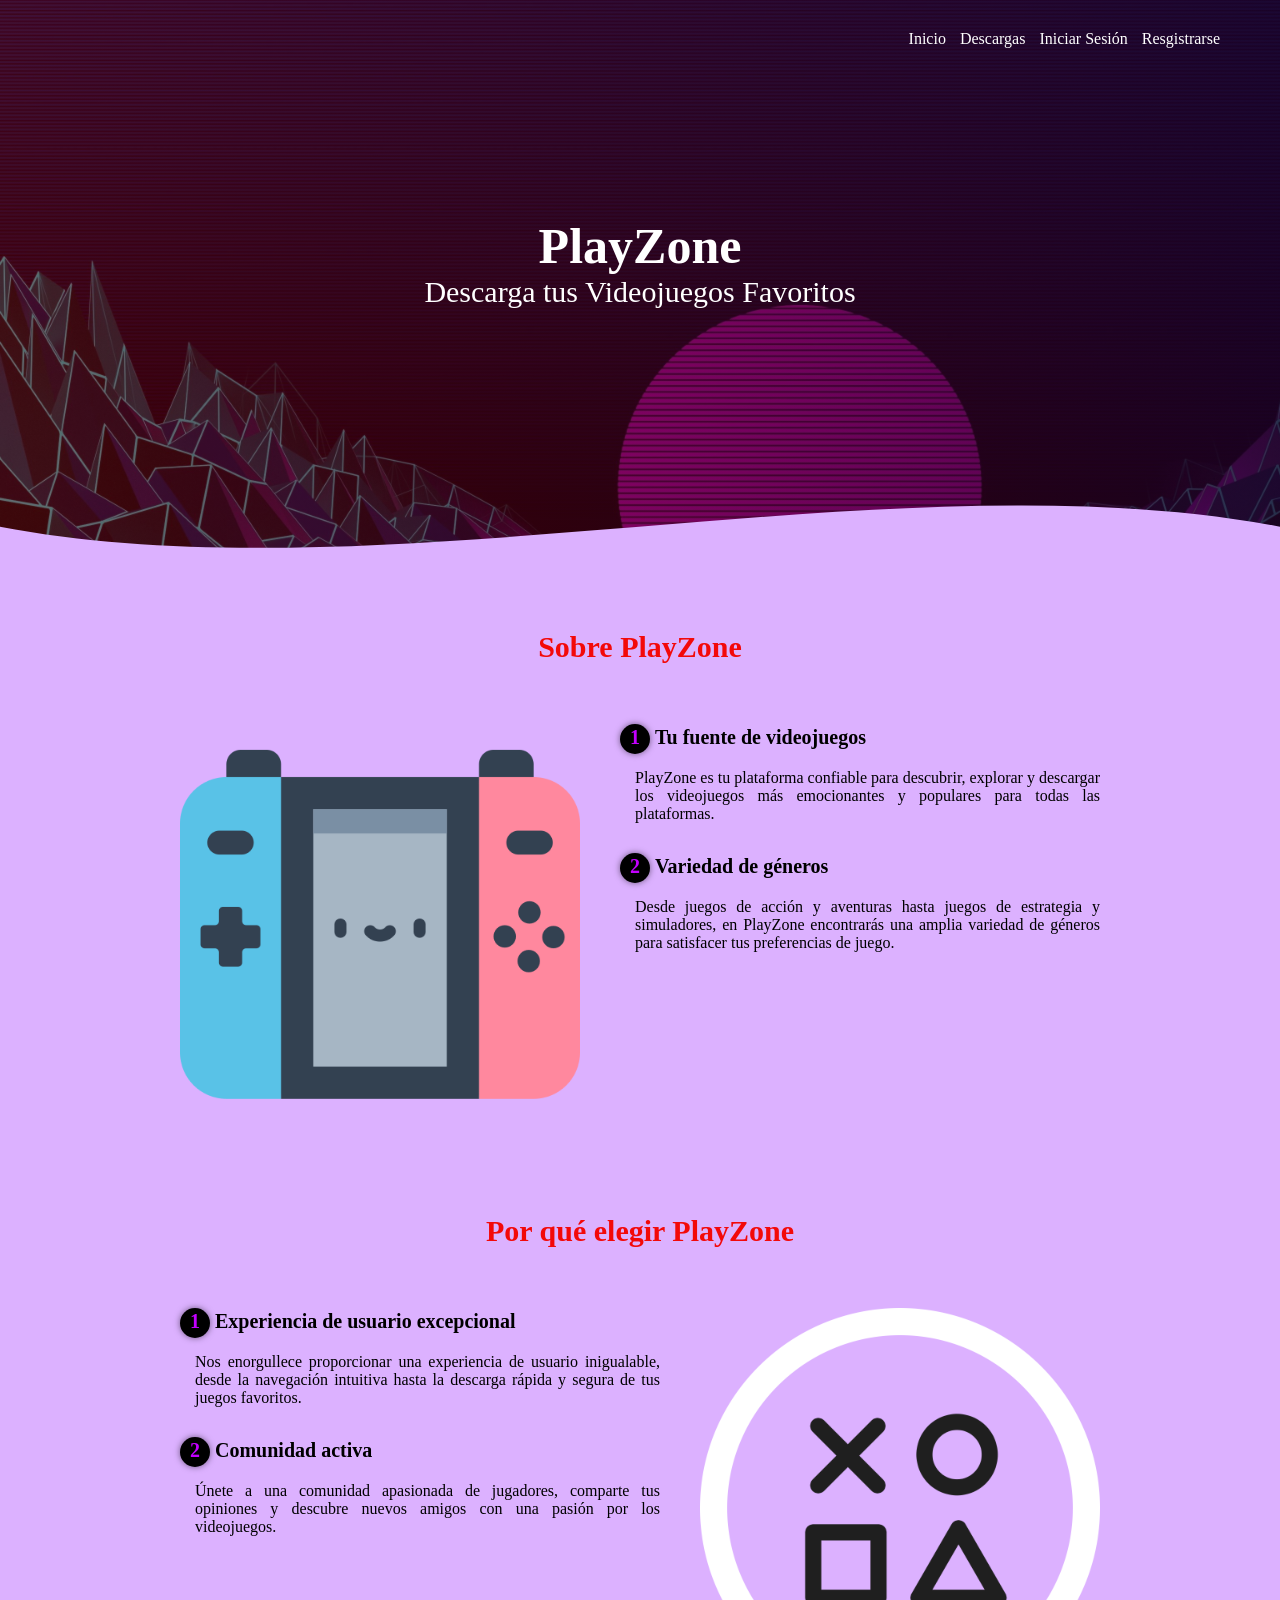
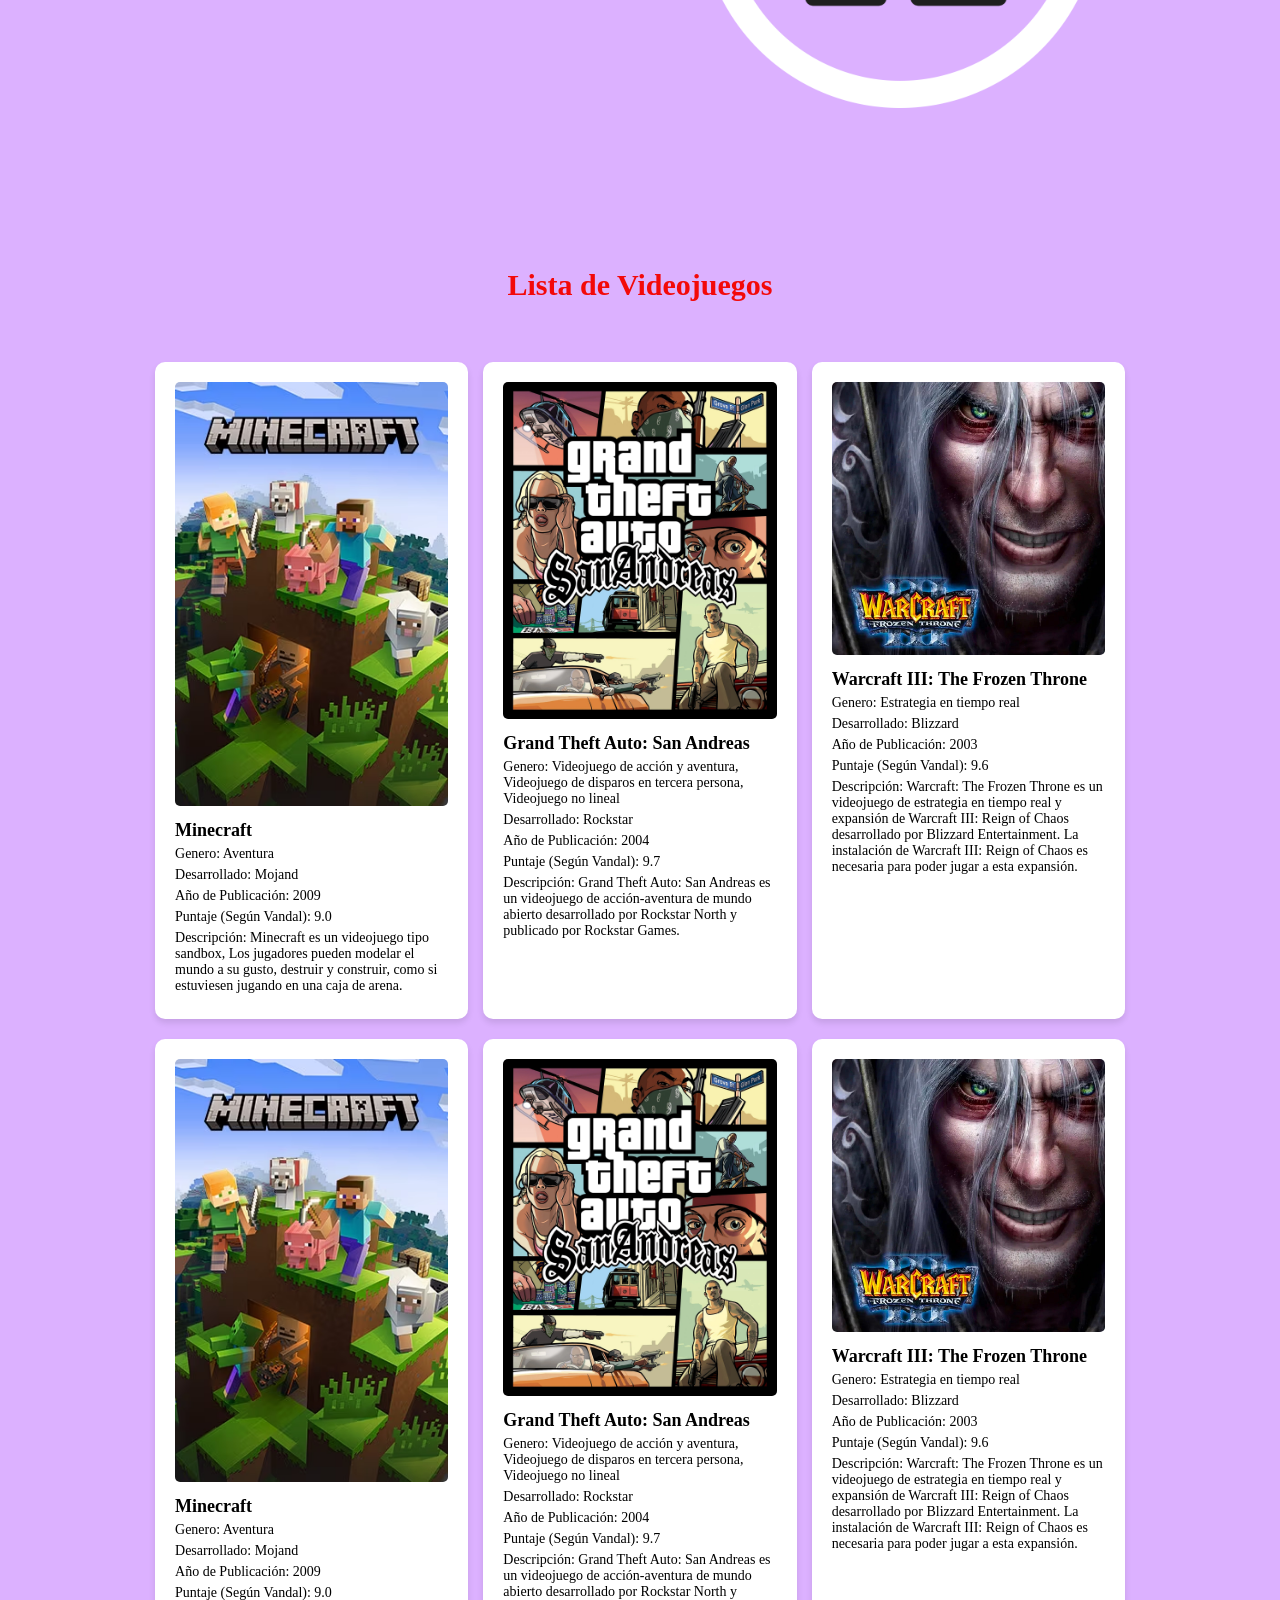
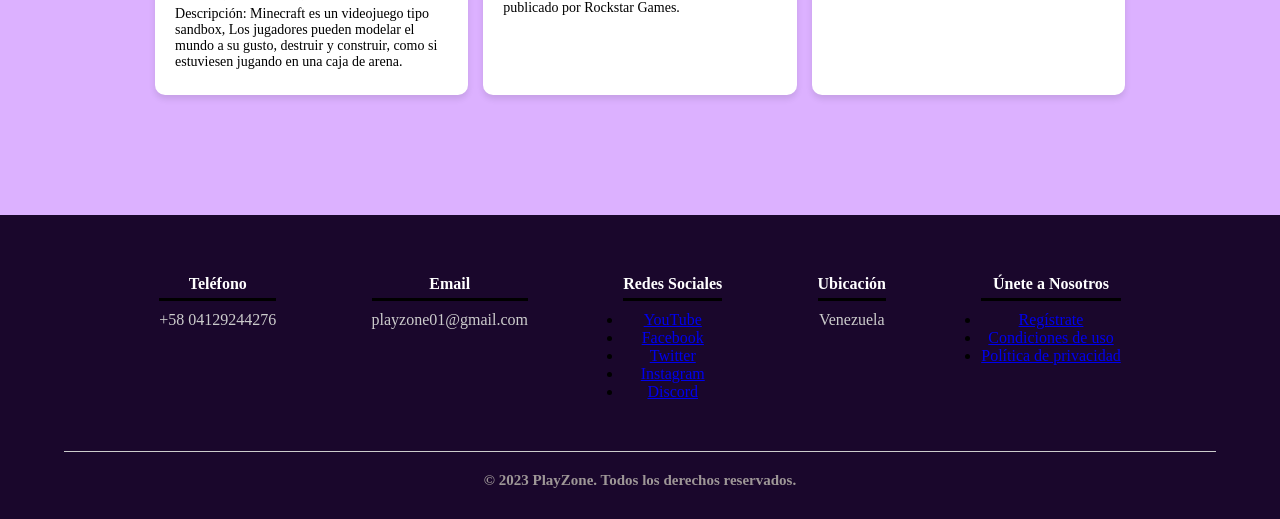
==== index.html @ 60ce8b0e "Se agrega el proyecto" ====
<!DOCTYPE html>
<html lang="es">
<head>
    <meta charset="UTF-8">
    <meta name="viewport" content="width=device-width, initial-scale=1.0">
    <meta http-equiv="X-UA-Compatible" content="ie=edge">
    <title>PlayZone - Descarga tus Videojuegos Favoritos</title>
    <link rel="shortcut icon" href="img/alexcgdesign.png" type="image/x-icon">
    <link rel="stylesheet" href="css/estilos.css">
    <link href="https://fonts.googleapis.com/css?family=Open+Sans:300,400,700,800&display=swap" rel="stylesheet">
</head>
<body>
    <header>
        <nav>
            <a href="#">Inicio</a>
            <a href="#">Descargas</a>
            <a href="#">Iniciar Sesión</a>
            <a href="#">Resgistrarse</a>
        </nav>
        <section class="textos-header">
            <h1>PlayZone</h1>
            <h2>Descarga tus Videojuegos Favoritos</h2>
        </section>
        <div class="wave" style="height: 110px; overflow: hidden;"><svg viewBox="0 0 500 150" preserveAspectRatio="none"
                style="height: 100%; width: 100%;">
                <path d="M0.00,49.98 C150.00,150.00 349.20,-50.00 500.00,49.98 L500.00,150.00 L0.00,150.00 Z"
                    style="stroke: none; fill: rgb(220, 177, 255);"></path>
            </svg></div>
    </header>
    <main>
        <section class="contenedor sobre-nosotros">
            <h2 class="titulo">Sobre PlayZone</h2>
            <div class="contenedor-sobre-nosotros">
                <img src="img/ilutracion1.png" alt="" class="imagen-about-us">
                <div class="contenido-textos">
                    <h3><span>1</span>Tu fuente de videojuegos</h3>
                    <p>PlayZone es tu plataforma confiable para descubrir, explorar y descargar los videojuegos más emocionantes y populares para todas las plataformas.</p>
                    <h3><span>2</span>Variedad de géneros</h3>
                    <p>Desde juegos de acción y aventuras hasta juegos de estrategia y simuladores, en PlayZone encontrarás una amplia variedad de géneros para satisfacer tus preferencias de juego.</p>
                </div>
            </div>
        </section>
        
        <!-- Aquí puedes agregar más contenido relacionado con videojuegos -->
        
        <section class="contenedor sobre-nosotros">
            <h2 class="titulo">Por qué elegir PlayZone</h2>
            <div class="contenedor-sobre-nosotros">
                <div class="contenido-textos">
                    <h3><span>1</span>Experiencia de usuario excepcional</h3>
                    <p>Nos enorgullece proporcionar una experiencia de usuario inigualable, desde la navegación intuitiva hasta la descarga rápida y segura de tus juegos favoritos.</p>
                    <h3><span>2</span>Comunidad activa</h3>
                    <p>Únete a una comunidad apasionada de jugadores, comparte tus opiniones y descubre nuevos amigos con una pasión por los videojuegos.</p>
                </div>
                <img src="img/ilutracion2.png" alt="" class="imagen-about-us">
            </div>
        </section>

        <section class="portafolio">
            <div class="contenedor">
                <h2 class="titulo">Lista de Videojuegos</h2>
                <div class="galeria-port">

                    <div class="videojuego">
                        <img src="img/img1.avif" alt="">
                        <div class="info-videojuego">
                            <h3>Minecraft</h3>
                            <p>Genero: Aventura</p>
                            <p>Desarrollado: Mojand</p>
                            <p>Año de Publicación: 2009</p>
                            <p>Puntaje (Según Vandal): 9.0</p>
                            <p>Descripción: Minecraft es un videojuego tipo sandbox, Los jugadores pueden modelar el mundo a su gusto,
                                 destruir y construir, como si estuviesen jugando en una caja de arena.</p>
                        </div>
                    </div>
                    <div class="videojuego">
                        <img src="img/img2.webp" alt="">
                        <div class="info-videojuego">
                            <h3>Grand Theft Auto: San Andreas</h3>
                            <p>Genero:  Videojuego de acción y aventura, Videojuego de disparos en tercera persona, Videojuego no lineal</p>
                            <p>Desarrollado: Rockstar</p>
                            <p>Año de Publicación: 2004</p>
                            <p>Puntaje (Según Vandal): 9.7</p>
                            <p>Descripción: Grand Theft Auto: San Andreas es un videojuego de acción-aventura de 
                                mundo abierto desarrollado por Rockstar North y publicado por Rockstar Games.
                            </p>
                        </div>
                    </div>
                    <div class="videojuego">
                        <img src="img/img3.jpg" alt="">
                        <div class="info-videojuego">
                            <h3>Warcraft III: The Frozen Throne</h3>
                            <p>Genero: Estrategia en tiempo real</p>
                            <p>Desarrollado: Blizzard</p>
                            <p>Año de Publicación: 2003</p>
                            <p>Puntaje (Según Vandal): 9.6</p>
                            <p>Descripción: Warcraft: The Frozen Throne es un videojuego de estrategia en tiempo real y expansión de
                                 Warcraft III: Reign of Chaos desarrollado por Blizzard Entertainment. La instalación de Warcraft III: Reign of Chaos es necesaria para poder jugar a esta expansión.</p>
                        </div>
                    </div>
                    <div class="videojuego">
                        <img src="img/img1.avif" alt="">
                        <div class="info-videojuego">
                            <h3>Minecraft</h3>
                            <p>Genero: Aventura</p>
                            <p>Desarrollado: Mojand</p>
                            <p>Año de Publicación: 2009</p>
                            <p>Puntaje (Según Vandal): 9.0</p>
                            <p>Descripción: Minecraft es un videojuego tipo sandbox, Los jugadores pueden modelar el mundo a su gusto,
                                 destruir y construir, como si estuviesen jugando en una caja de arena.</p>
                        </div>
                    </div>
                    <div class="videojuego">
                        <img src="img/img2.webp" alt="">
                        <div class="info-videojuego">
                            <h3>Grand Theft Auto: San Andreas</h3>
                            <p>Genero:  Videojuego de acción y aventura, Videojuego de disparos en tercera persona, Videojuego no lineal</p>
                            <p>Desarrollado: Rockstar</p>
                            <p>Año de Publicación: 2004</p>
                            <p>Puntaje (Según Vandal): 9.7</p>
                            <p>Descripción: Grand Theft Auto: San Andreas es un videojuego de acción-aventura de 
                                mundo abierto desarrollado por Rockstar North y publicado por Rockstar Games.
                            </p>
                        </div>
                    </div>
                    <div class="videojuego">
                        <img src="img/img3.jpg" alt="">
                        <div class="info-videojuego">
                            <h3>Warcraft III: The Frozen Throne</h3>
                            <p>Genero: Estrategia en tiempo real</p>
                            <p>Desarrollado: Blizzard</p>
                            <p>Año de Publicación: 2003</p>
                            <p>Puntaje (Según Vandal): 9.6</p>
                            <p>Descripción: Warcraft: The Frozen Throne es un videojuego de estrategia en tiempo real y expansión de
                                 Warcraft III: Reign of Chaos desarrollado por Blizzard Entertainment. La instalación de Warcraft III: Reign of Chaos es necesaria para poder jugar a esta expansión.</p>
                        </div>
                    </div>
                </div>
            </div>
        
        
        </section>
        

    </main>
    <footer>
        <div class="contenedor-footer">
            <div class="content-foo">
                <h4>Teléfono</h4>
                <p>+58 04129244276</p>
            </div>
            <div class="content-foo">
                <h4>Email</h4>
                <p>playzone01@gmail.com</p>
            </div>
            <div class="content-foo">
                <h4>Redes Sociales</h4>
                <ul>
                    <li><a href="#">YouTube</a></li>
                    <li><a href="#">Facebook</a></li>
                    <li><a href="#">Twitter</a></li>
                    <li><a href="#">Instagram</a></li>
                    <li><a href="#">Discord</a></li>
                </ul>
            </div>
            <div class="content-foo">
                <h4>Ubicación</h4>
                <p>Venezuela</p>
            </div>
            <div class="content-foo">
                <h4>Únete a Nosotros</h4>
                <ul>
                    <li><a href="#">Regístrate</a></li>
                    <li><a href="#">Condiciones de uso</a></li>
                    <li><a href="#">Política de privacidad</a></li>
                </ul>
            </div>
        </div>
        
        <h2 class="titulo-final">&copy; 2023 PlayZone. Todos los derechos reservados.</h2>
    </footer>
    
</body>
</html>
---- css/estilos.css ----
* {
    margin: 0;
    padding: 0;
    box-sizing: border-box;
}

body {
    font-family:'Segoe UI';
    background-color: rgb(220, 177, 255);
}

.contenedor {
    padding: 60px 0;
    width: 90%;
    max-width: 1000px;
    margin: auto;
    overflow: hidden;
}

.titulo {
    color: #f30909;
    font-size: 30px;
    text-align: center;
    margin-bottom: 60px;
}

/* Header */

header {
    width: 100%;
    height: 600px;
    background: #bc4e9c;
    /* fallback for old browsers */
    background: -webkit-linear-gradient(to right, hsla(0, 100%, 22%, 0.541), hsla(295, 94%, 7%, 0.801)), url(../img/portada.jpg);
    /* Chrome 10-25, Safari 5.1-6 */
    background: linear-gradient(to right, hsla(0, 100%, 22%, 0.541), hsla(295, 94%, 7%, 0.801)), url(../img/portada.jpg);
    /* W3C, IE 10+/ Edge, Firefox 16+, Chrome 26+, Opera 12+, Safari 7+ */
    background-size: cover;
    background-attachment: fixed;
    position: relative;
}

nav{
    text-align: right;
    padding: 30px 50px 0 0;
}

nav > a{
    color:#fff;
    font-weight: 300;
    text-decoration: none;
    margin-right: 10px;
}

nav > a:hover{
    text-decoration: underline;
}

header .textos-header{
    display: flex;
    height: 430px;
    width: 100%;
    align-items: center;
    justify-content: center;
    flex-direction: column;
    text-align: center;
}

.textos-header h1{
    font-size: 50px;
    color:#fff;
}

.textos-header h2{
    font-size: 30px;
    font-weight: 300;
    color:#fff;
}

.wave{
    position: absolute;
    bottom: 0;
    width: 100%;
}

/* About us */

main .sobre-nosotros{
    padding: 30px 0 60px 0;
    color: aqua;
}

.contenedor-sobre-nosotros{
    display: flex;
    justify-content: space-evenly;
    
}

.imagen-about-us{
    width: 40%;
    position: left;
    
}

.sobre-nosotros .contenido-textos{
    width: 48%;
    
}

.contenido-textos h3{
    margin-bottom: 15px;
    color:#000000;
    font-size: 20px;
    
}

.contenido-textos h3 span{
    background: #000000;
    color: #c300ff;
    border-radius: 50%;
    display: inline-block;
    text-align: center;
    width: 30px;
    height: 30px;
    padding: 2px;
    box-shadow: 0 0 6px 0 rgba(0, 0, 0, .5);
    margin-right: 5px;
}

.contenido-textos p{
    padding: 0px 0px 30px 15px;
    font-weight: 300;
    text-align: justify;
    color: black;
    font-weight: 500;
}

/* footer */

footer{
    background: rgb(26, 7, 44);
    padding: 60px 0 30px 0;
    margin: auto;
    overflow: hidden;
}

.contenedor-footer{
    display: flex;
    width: 90%;
    justify-content: space-evenly;
    margin: auto;
    padding-bottom: 50px;
    border-bottom: 1px solid #ccc;
}

.content-foo{
    text-align: center;
}

.content-foo h4{
    color: #fff;
    border-bottom: 3px solid #000000;
    padding-bottom: 5px;
    margin-bottom: 10px;
}

.content-foo p{
    color: #ccc;
}

.titulo-final{
    text-align: center;
    font-size: 15px;
    margin: 20px 0 0 0;
    color: #9e9797;
}

@media screen and (max-width:900px){
    header{
        background-position: center;
    }

    .contenedor-sobre-nosotros{
        flex-direction: column;
        justify-content: center;
        align-items: center;
    }

    .sobre-nosotros .contenido-textos{
        width: 90%;
    }

    .imagen-about-us{
        width: 90%;
    }

        /* Galeria */

    .imagen-port{
        width: 95%;
    }


}


@media screen and (max-width:500px){
    nav{
        text-align: center;
        padding: 30px 0 0 0;
    }

    nav > a{
        margin-right: 5px;
    }

    .textos-header h1{
        font-size: 35px;
    }

    .textos-header h2{
        font-size: 20px;
    }

    /* ABOUT US */

    .imagen-about-us{
        margin-bottom: 60px;
        width: 99%;
    }

    .sobre-nosotros .contenido-textos{
        width: 95%;
    }

    /* Footer */

    .contenedor-footer{
        flex-direction: column;
        border: none;
    }

    .content-foo{
        margin-bottom: 20px;
        text-align: center;
    }

    .content-foo h4{
        border: none;
    }

    .content-foo p{
        color: #ccc;
        border-bottom: 1px solid #f2f2f2;
        padding-bottom: 20px;
    }

    .titulo-final{
        font-size: 20px;
    }
}


/* Galeria */


.portafolio{
    background: rgb(220, 177, 255);
}

.galeria-port{
    display: flex;
    justify-content: space-evenly;
    flex-wrap: wrap;
}

.portafolio {
    background: rgb(220, 177, 255);
    padding: 40px 0; /* Espaciado interno superior e inferior */
}

.galeria-port {
    display: flex;
    justify-content: space-evenly;
    flex-wrap: wrap;
}

/* Estilos para cada videojuego */
.videojuego {
    width: calc(33.33% - 20px); /* Ancho de cada videojuego (ajustable) */
    margin-bottom: 20px; /* Espaciado inferior entre videojuegos */
    background-color: #fff;
    padding: 20px;
    border-radius: 10px;
    box-shadow: 0 4px 6px rgba(0, 0, 0, 0.1);
    transition: transform 0.3s ease;
}

.videojuego:hover {
    transform: scale(1.05); /* Efecto de aumento al pasar el mouse */
}

.videojuego img {
    max-width: 100%; /* Ajusta el tamaño máximo de la imagen */
    height: auto;
    border-radius: 5px;
}

.info-videojuego h3 {
    font-size: 18px;
    margin-top: 10px;
}

.info-videojuego p {
    font-size: 14px;
    margin: 5px 0;
}
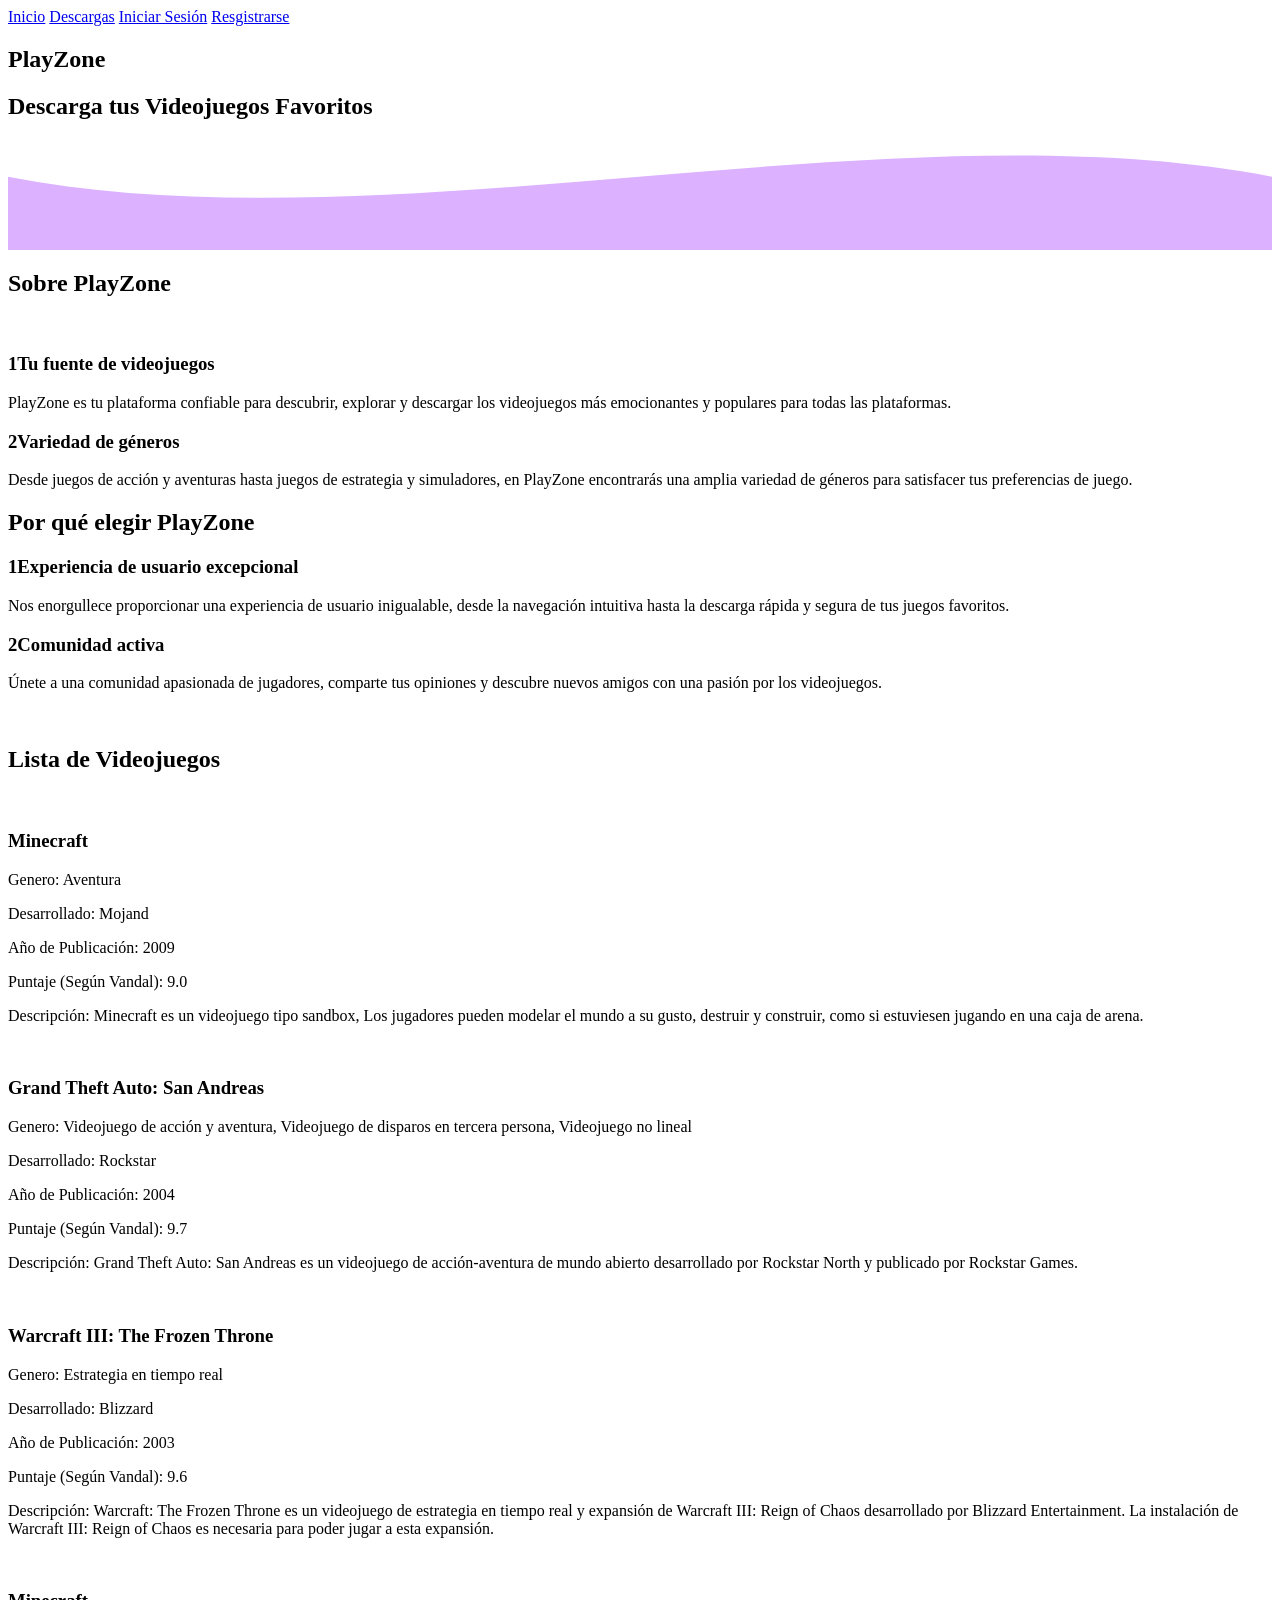
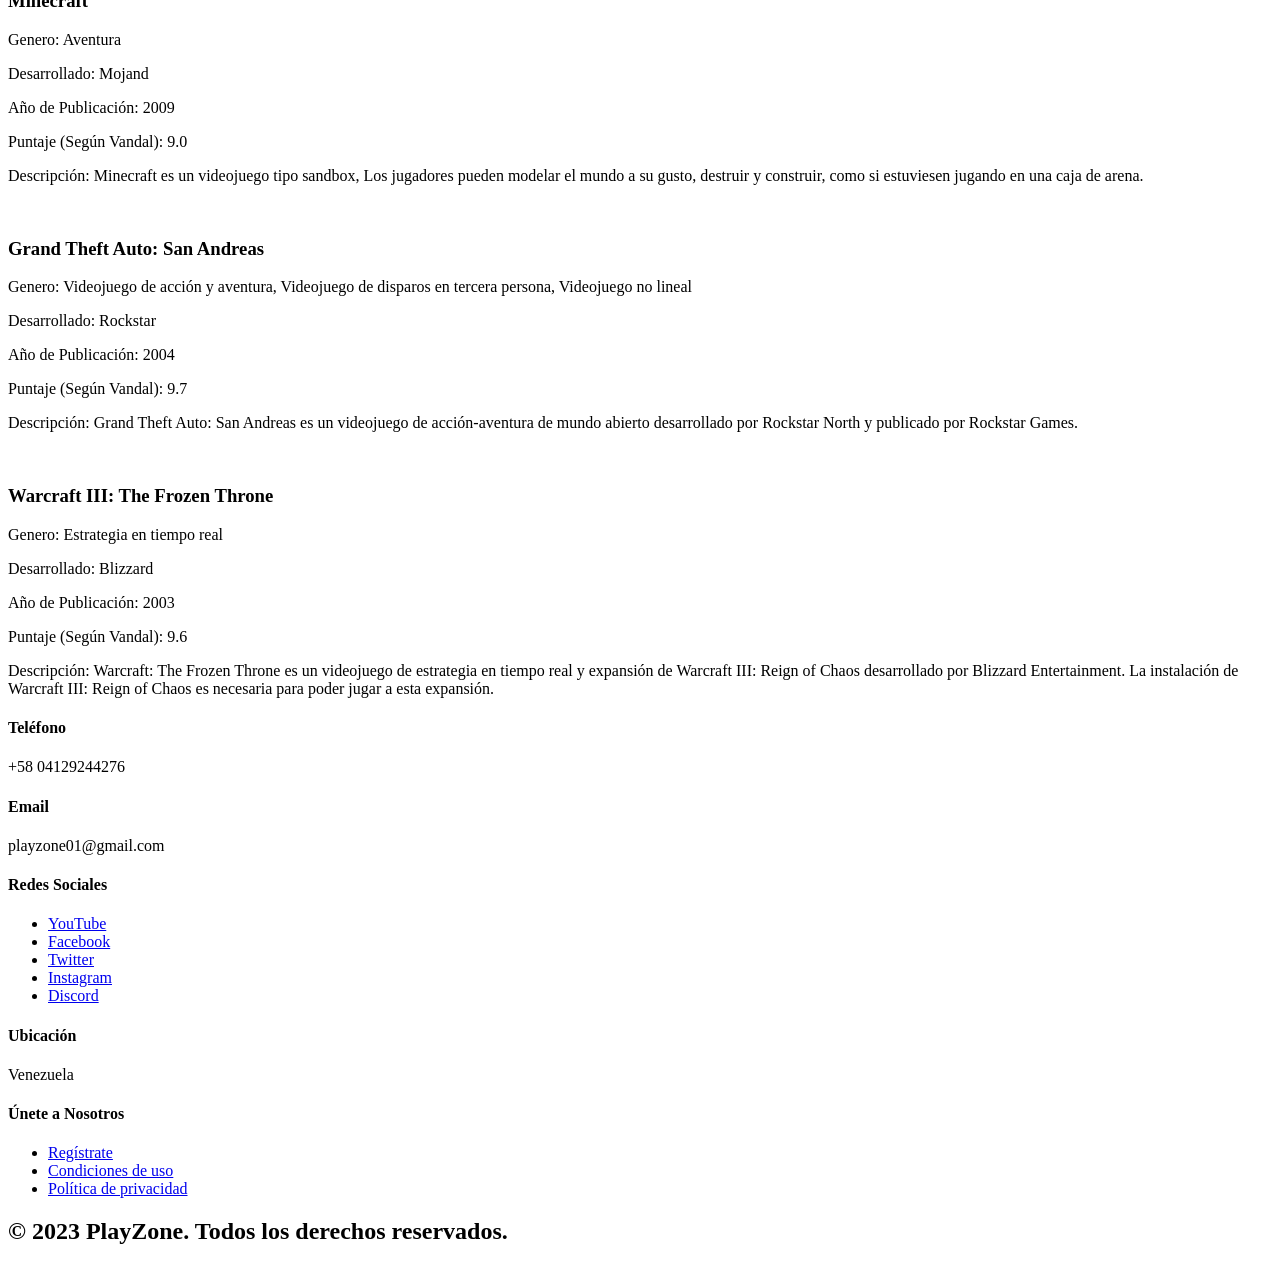
==== commit 8773f3b7: "Se agregan los html de Login y register, ademas se modifico el index.html para agregar las direccion" ====
--- a/index.html
+++ b/index.html
@@ -14,8 +14,8 @@
         <nav>
             <a href="#">Inicio</a>
             <a href="#">Descargas</a>
-            <a href="#">Iniciar Sesión</a>
-            <a href="#">Resgistrarse</a>
+            <a href="login/login.html">Iniciar Sesión</a>
+            <a href="login/register.html">Resgistrarse</a>
         </nav>
         <section class="textos-header">
             <h1>PlayZone</h1>
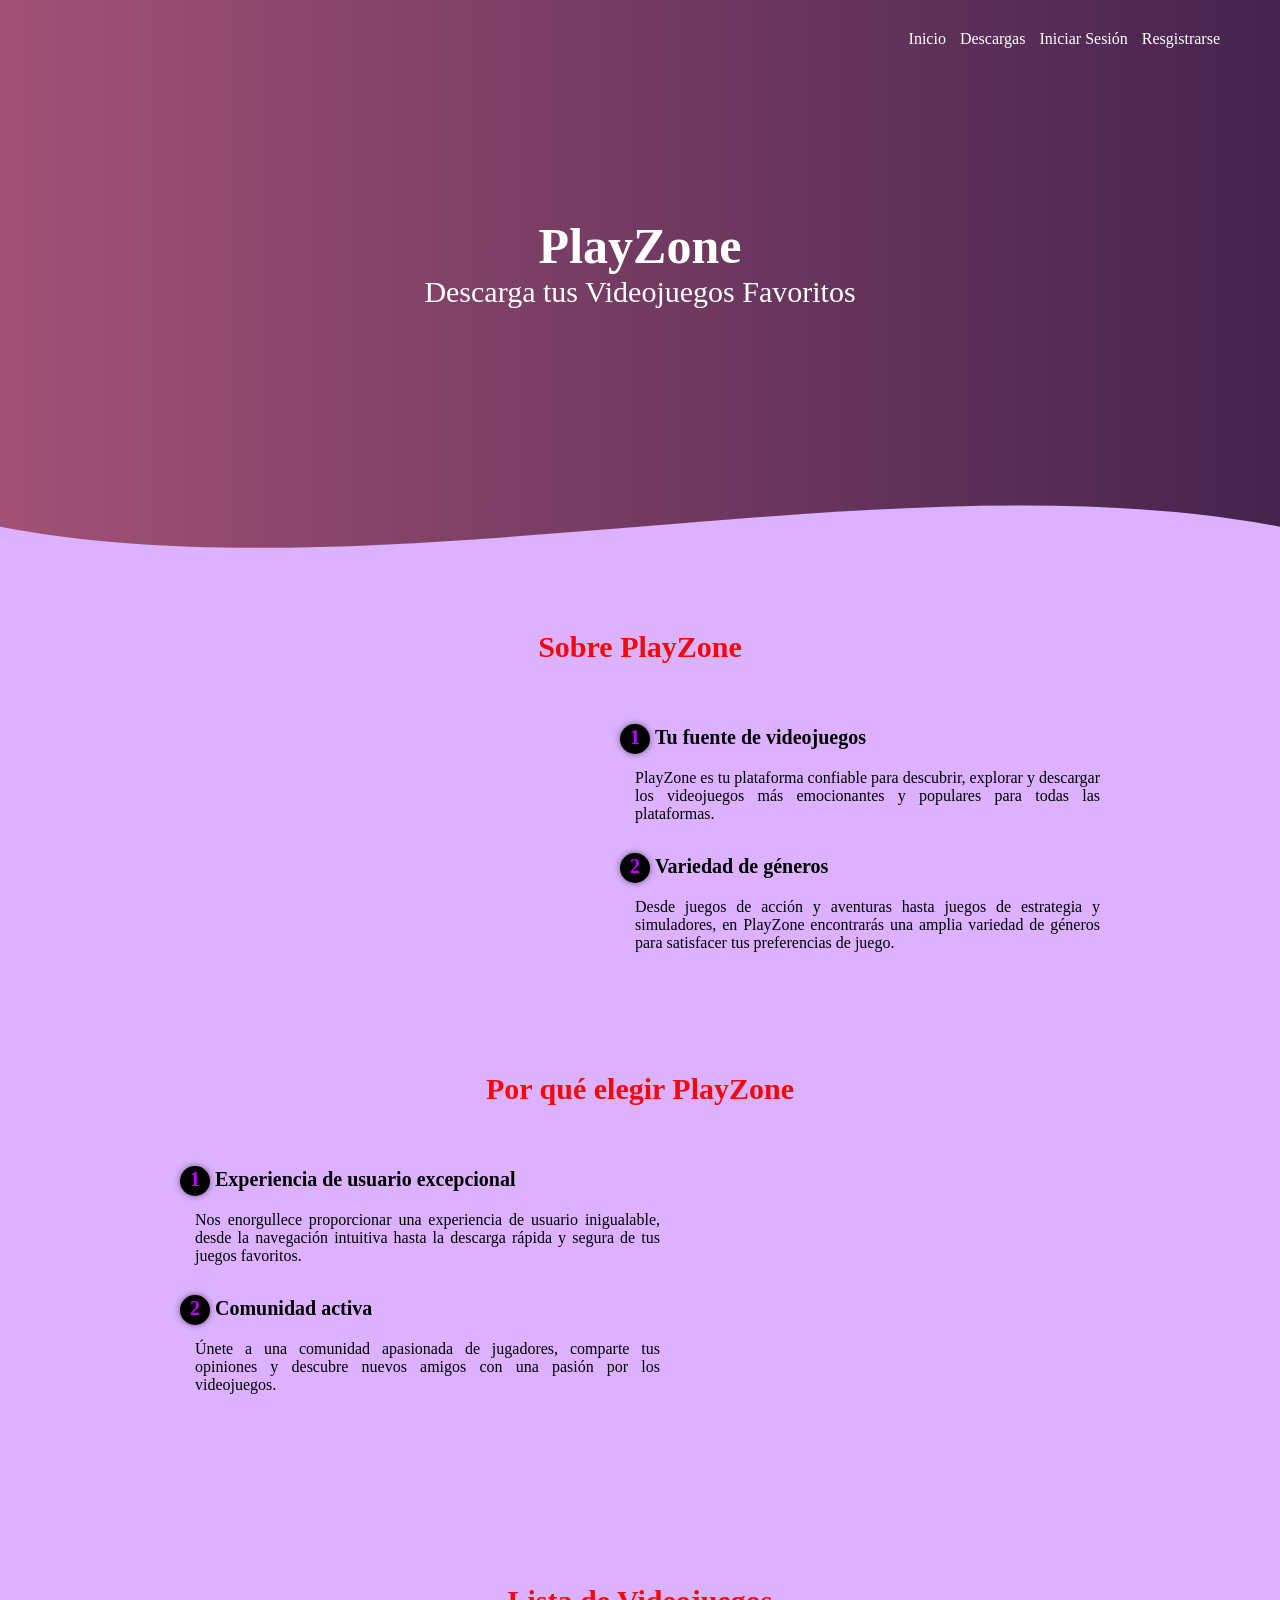
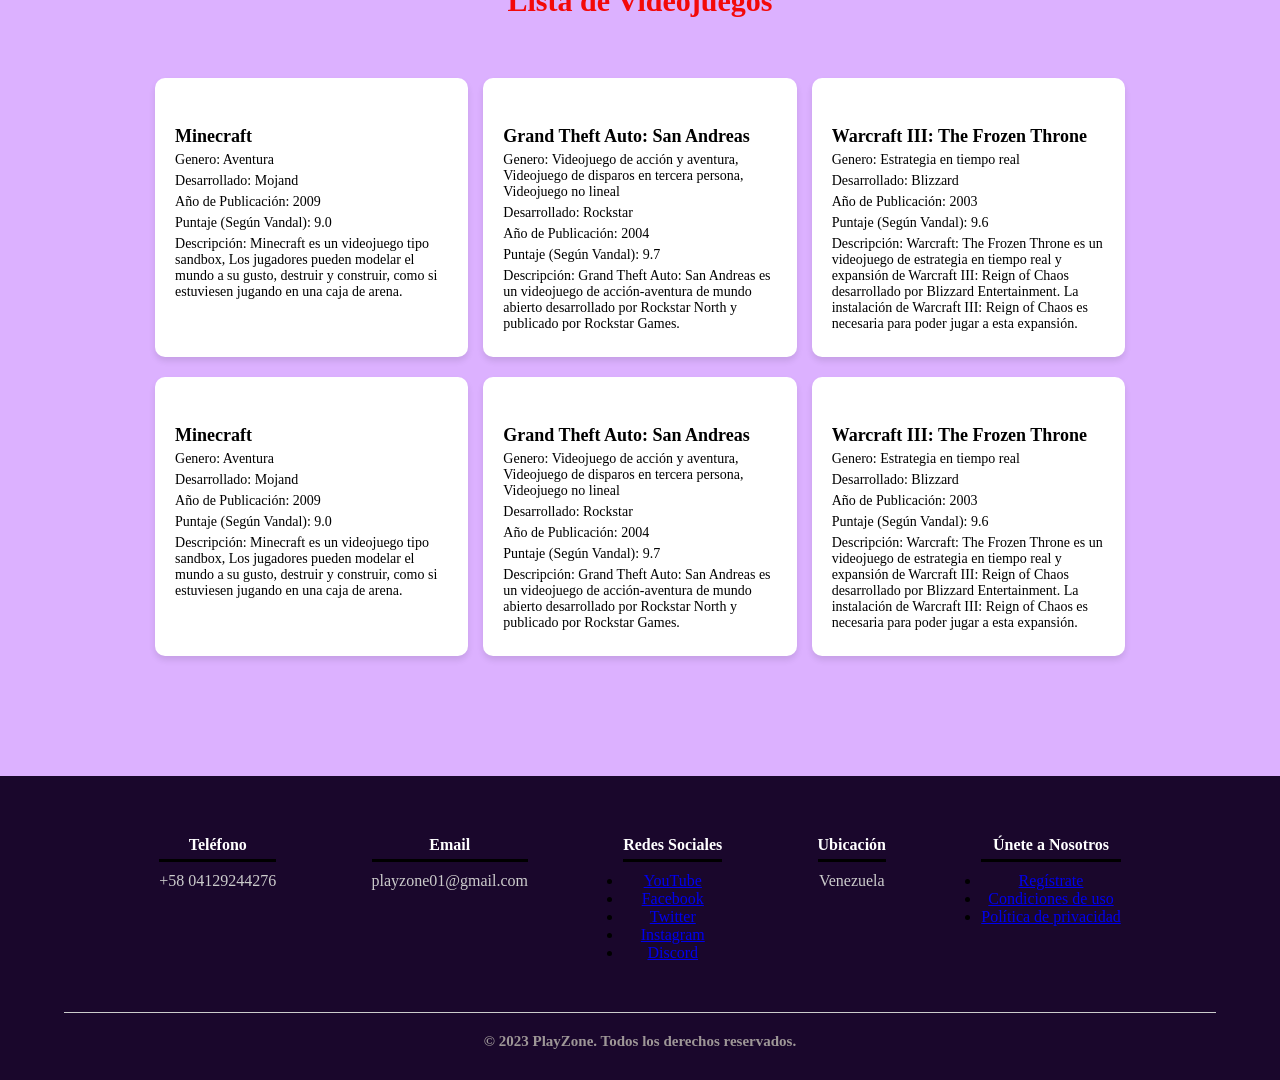
==== commit 64eb0bd5: "Se modifico el codigo de login_procesar.php y register_procesar.php, para mejorar el funcionamiento " ====
--- a/index.html
+++ b/index.html
@@ -12,10 +12,10 @@
 <body>
     <header>
         <nav>
-            <a href="#">Inicio</a>
-            <a href="#">Descargas</a>
-            <a href="login/login.html">Iniciar Sesión</a>
-            <a href="login/register.html">Resgistrarse</a>
+            <a href="index.html">Inicio</a>
+            <a href="login/register.php">Descargas</a>
+            <a href="login/login.php">Iniciar Sesión</a>
+            <a href="login/register.php">Resgistrarse</a>
         </nav>
         <section class="textos-header">
             <h1>PlayZone</h1>
--- a/css/estilos.css
+++ b/css/estilos.css
@@ -0,0 +1,317 @@
+* {
+    margin: 0;
+    padding: 0;
+    box-sizing: border-box;
+}
+
+body {
+    font-family:'Segoe UI';
+    background-color: rgb(220, 177, 255);
+}
+
+.contenedor {
+    padding: 60px 0;
+    width: 90%;
+    max-width: 1000px;
+    margin: auto;
+    overflow: hidden;
+}
+
+.titulo {
+    color: #f30909;
+    font-size: 30px;
+    text-align: center;
+    margin-bottom: 60px;
+}
+
+/* Header */
+
+header {
+    width: 100%;
+    height: 600px;
+    background: #bc4e9c;
+    /* fallback for old browsers */
+    background: -webkit-linear-gradient(to right, hsla(0, 100%, 22%, 0.541), hsla(295, 94%, 7%, 0.801)), url(../img/portada.jpg);
+    /* Chrome 10-25, Safari 5.1-6 */
+    background: linear-gradient(to right, hsla(0, 100%, 22%, 0.541), hsla(295, 94%, 7%, 0.801)), url(../img/portada.jpg);
+    /* W3C, IE 10+/ Edge, Firefox 16+, Chrome 26+, Opera 12+, Safari 7+ */
+    background-size: cover;
+    background-attachment: fixed;
+    position: relative;
+}
+
+nav{
+    text-align: right;
+    padding: 30px 50px 0 0;
+}
+
+nav > a{
+    color:#fff;
+    font-weight: 300;
+    text-decoration: none;
+    margin-right: 10px;
+}
+
+nav > a:hover{
+    text-decoration: underline;
+}
+
+header .textos-header{
+    display: flex;
+    height: 430px;
+    width: 100%;
+    align-items: center;
+    justify-content: center;
+    flex-direction: column;
+    text-align: center;
+}
+
+.textos-header h1{
+    font-size: 50px;
+    color:#fff;
+}
+
+.textos-header h2{
+    font-size: 30px;
+    font-weight: 300;
+    color:#fff;
+}
+
+.wave{
+    position: absolute;
+    bottom: 0;
+    width: 100%;
+}
+
+/* About us */
+
+main .sobre-nosotros{
+    padding: 30px 0 60px 0;
+    color: aqua;
+}
+
+.contenedor-sobre-nosotros{
+    display: flex;
+    justify-content: space-evenly;
+    
+}
+
+.imagen-about-us{
+    width: 40%;
+    position: left;
+    
+}
+
+.sobre-nosotros .contenido-textos{
+    width: 48%;
+    
+}
+
+.contenido-textos h3{
+    margin-bottom: 15px;
+    color:#000000;
+    font-size: 20px;
+    
+}
+
+.contenido-textos h3 span{
+    background: #000000;
+    color: #c300ff;
+    border-radius: 50%;
+    display: inline-block;
+    text-align: center;
+    width: 30px;
+    height: 30px;
+    padding: 2px;
+    box-shadow: 0 0 6px 0 rgba(0, 0, 0, .5);
+    margin-right: 5px;
+}
+
+.contenido-textos p{
+    padding: 0px 0px 30px 15px;
+    font-weight: 300;
+    text-align: justify;
+    color: black;
+    font-weight: 500;
+}
+
+/* footer */
+
+footer{
+    background: rgb(26, 7, 44);
+    padding: 60px 0 30px 0;
+    margin: auto;
+    overflow: hidden;
+}
+
+.contenedor-footer{
+    display: flex;
+    width: 90%;
+    justify-content: space-evenly;
+    margin: auto;
+    padding-bottom: 50px;
+    border-bottom: 1px solid #ccc;
+}
+
+.content-foo{
+    text-align: center;
+}
+
+.content-foo h4{
+    color: #fff;
+    border-bottom: 3px solid #000000;
+    padding-bottom: 5px;
+    margin-bottom: 10px;
+}
+
+.content-foo p{
+    color: #ccc;
+}
+
+.titulo-final{
+    text-align: center;
+    font-size: 15px;
+    margin: 20px 0 0 0;
+    color: #9e9797;
+}
+
+@media screen and (max-width:900px){
+    header{
+        background-position: center;
+    }
+
+    .contenedor-sobre-nosotros{
+        flex-direction: column;
+        justify-content: center;
+        align-items: center;
+    }
+
+    .sobre-nosotros .contenido-textos{
+        width: 90%;
+    }
+
+    .imagen-about-us{
+        width: 90%;
+    }
+
+        /* Galeria */
+
+    .imagen-port{
+        width: 95%;
+    }
+
+
+}
+
+
+@media screen and (max-width:500px){
+    nav{
+        text-align: center;
+        padding: 30px 0 0 0;
+    }
+
+    nav > a{
+        margin-right: 5px;
+    }
+
+    .textos-header h1{
+        font-size: 35px;
+    }
+
+    .textos-header h2{
+        font-size: 20px;
+    }
+
+    /* ABOUT US */
+
+    .imagen-about-us{
+        margin-bottom: 60px;
+        width: 99%;
+    }
+
+    .sobre-nosotros .contenido-textos{
+        width: 95%;
+    }
+
+    /* Footer */
+
+    .contenedor-footer{
+        flex-direction: column;
+        border: none;
+    }
+
+    .content-foo{
+        margin-bottom: 20px;
+        text-align: center;
+    }
+
+    .content-foo h4{
+        border: none;
+    }
+
+    .content-foo p{
+        color: #ccc;
+        border-bottom: 1px solid #f2f2f2;
+        padding-bottom: 20px;
+    }
+
+    .titulo-final{
+        font-size: 20px;
+    }
+}
+
+
+/* Galeria */
+
+
+.portafolio{
+    background: rgb(220, 177, 255);
+}
+
+.galeria-port{
+    display: flex;
+    justify-content: space-evenly;
+    flex-wrap: wrap;
+}
+
+.portafolio {
+    background: rgb(220, 177, 255);
+    padding: 40px 0; /* Espaciado interno superior e inferior */
+}
+
+.galeria-port {
+    display: flex;
+    justify-content: space-evenly;
+    flex-wrap: wrap;
+}
+
+/* Estilos para cada videojuego */
+.videojuego {
+    width: calc(33.33% - 20px); /* Ancho de cada videojuego (ajustable) */
+    margin-bottom: 20px; /* Espaciado inferior entre videojuegos */
+    background-color: #fff;
+    padding: 20px;
+    border-radius: 10px;
+    box-shadow: 0 4px 6px rgba(0, 0, 0, 0.1);
+    transition: transform 0.3s ease;
+}
+
+.videojuego:hover {
+    transform: scale(1.05); /* Efecto de aumento al pasar el mouse */
+}
+
+.videojuego img {
+    max-width: 100%; /* Ajusta el tamaño máximo de la imagen */
+    height: auto;
+    border-radius: 5px;
+}
+
+.info-videojuego h3 {
+    font-size: 18px;
+    margin-top: 10px;
+}
+
+.info-videojuego p {
+    font-size: 14px;
+    margin: 5px 0;
+}
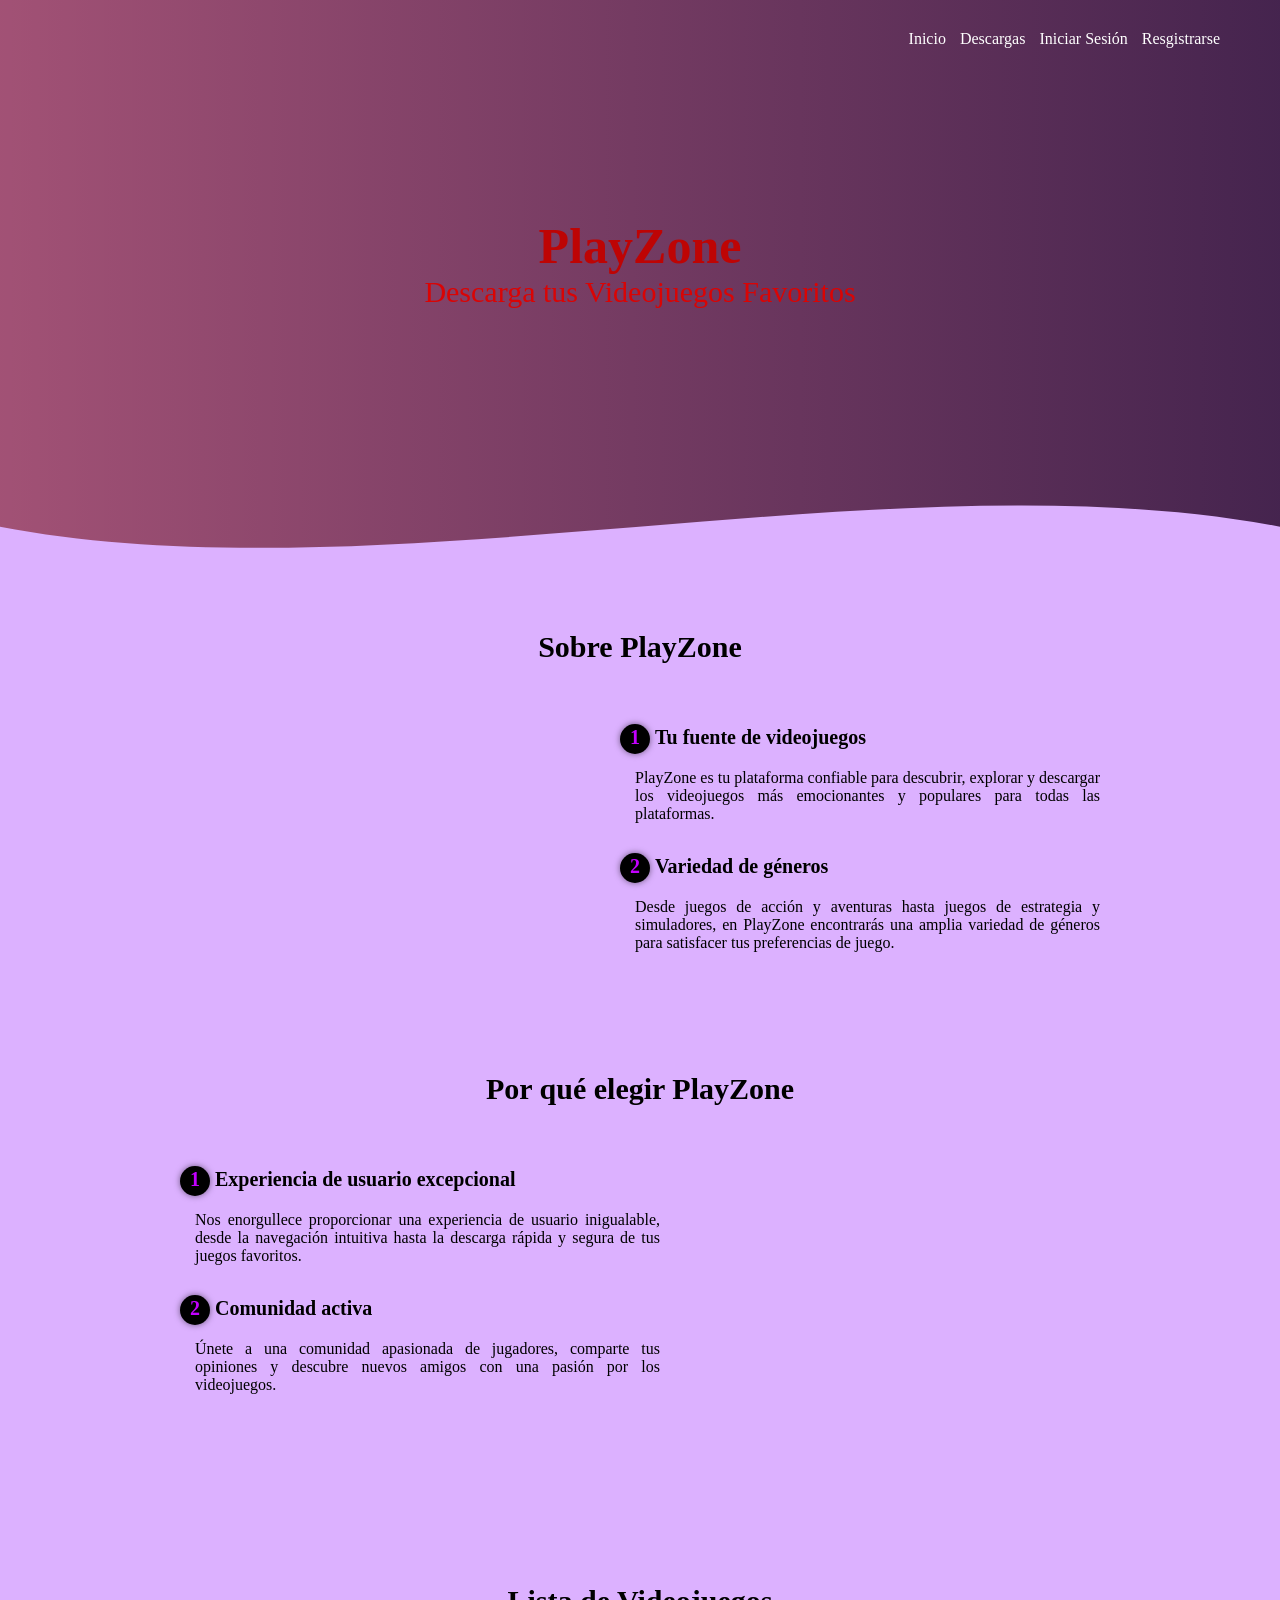
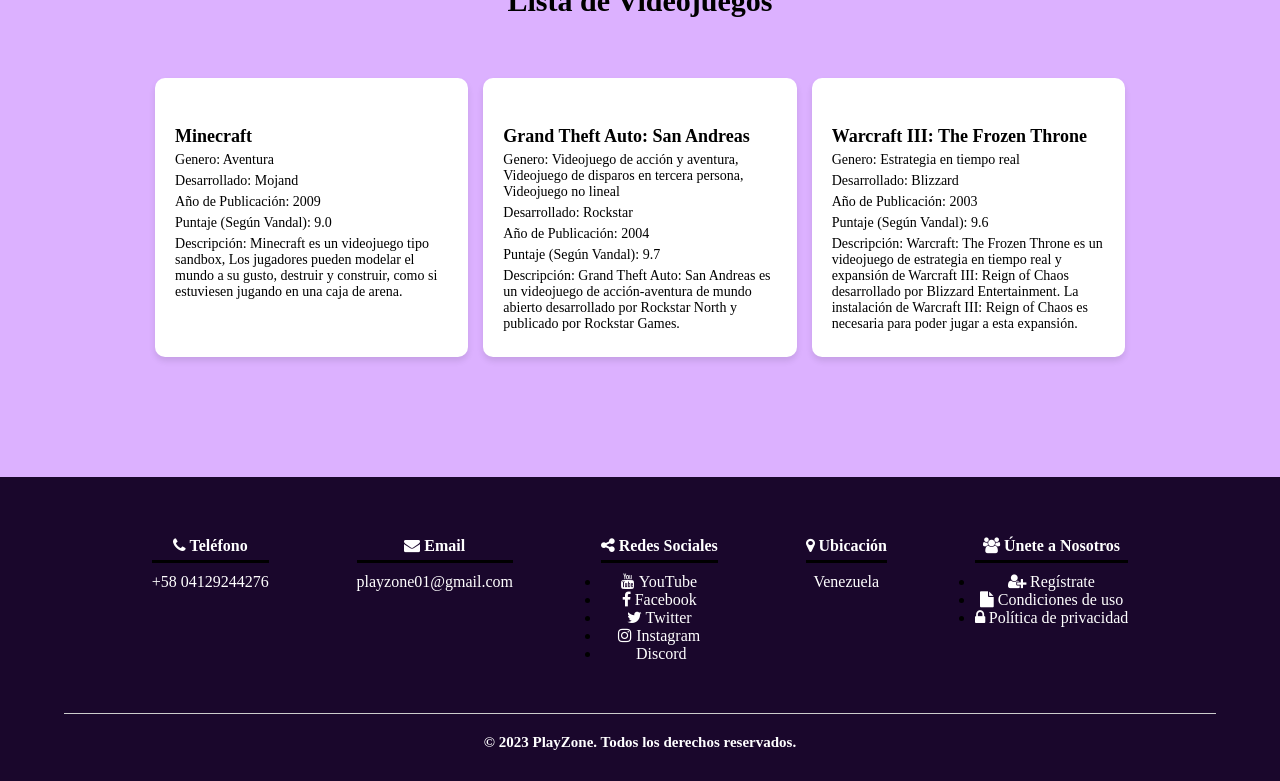
==== commit b7311777: "Se agregaron los iconos en los textos del footer. ---Gabriel Gonzales" ====
--- a/index.html
+++ b/index.html
@@ -7,6 +7,7 @@
     <title>PlayZone - Descarga tus Videojuegos Favoritos</title>
     <link rel="shortcut icon" href="img/alexcgdesign.png" type="image/x-icon">
     <link rel="stylesheet" href="css/estilos.css">
+    <link rel="stylesheet" href="https://cdnjs.cloudflare.com/ajax/libs/font-awesome/4.7.0/css/font-awesome.min.css">
     <link href="https://fonts.googleapis.com/css?family=Open+Sans:300,400,700,800&display=swap" rel="stylesheet">
 </head>
 <body>
@@ -97,44 +98,6 @@
                             <p>Descripción: Warcraft: The Frozen Throne es un videojuego de estrategia en tiempo real y expansión de
                                  Warcraft III: Reign of Chaos desarrollado por Blizzard Entertainment. La instalación de Warcraft III: Reign of Chaos es necesaria para poder jugar a esta expansión.</p>
                         </div>
-                    </div>
-                    <div class="videojuego">
-                        <img src="img/img1.avif" alt="">
-                        <div class="info-videojuego">
-                            <h3>Minecraft</h3>
-                            <p>Genero: Aventura</p>
-                            <p>Desarrollado: Mojand</p>
-                            <p>Año de Publicación: 2009</p>
-                            <p>Puntaje (Según Vandal): 9.0</p>
-                            <p>Descripción: Minecraft es un videojuego tipo sandbox, Los jugadores pueden modelar el mundo a su gusto,
-                                 destruir y construir, como si estuviesen jugando en una caja de arena.</p>
-                        </div>
-                    </div>
-                    <div class="videojuego">
-                        <img src="img/img2.webp" alt="">
-                        <div class="info-videojuego">
-                            <h3>Grand Theft Auto: San Andreas</h3>
-                            <p>Genero:  Videojuego de acción y aventura, Videojuego de disparos en tercera persona, Videojuego no lineal</p>
-                            <p>Desarrollado: Rockstar</p>
-                            <p>Año de Publicación: 2004</p>
-                            <p>Puntaje (Según Vandal): 9.7</p>
-                            <p>Descripción: Grand Theft Auto: San Andreas es un videojuego de acción-aventura de 
-                                mundo abierto desarrollado por Rockstar North y publicado por Rockstar Games.
-                            </p>
-                        </div>
-                    </div>
-                    <div class="videojuego">
-                        <img src="img/img3.jpg" alt="">
-                        <div class="info-videojuego">
-                            <h3>Warcraft III: The Frozen Throne</h3>
-                            <p>Genero: Estrategia en tiempo real</p>
-                            <p>Desarrollado: Blizzard</p>
-                            <p>Año de Publicación: 2003</p>
-                            <p>Puntaje (Según Vandal): 9.6</p>
-                            <p>Descripción: Warcraft: The Frozen Throne es un videojuego de estrategia en tiempo real y expansión de
-                                 Warcraft III: Reign of Chaos desarrollado por Blizzard Entertainment. La instalación de Warcraft III: Reign of Chaos es necesaria para poder jugar a esta expansión.</p>
-                        </div>
-                    </div>
                 </div>
             </div>
         
@@ -145,36 +108,37 @@
     </main>
     <footer>
         <div class="contenedor-footer">
-            <div class="content-foo">
-                <h4>Teléfono</h4>
-                <p>+58 04129244276</p>
-            </div>
-            <div class="content-foo">
-                <h4>Email</h4>
-                <p>playzone01@gmail.com</p>
-            </div>
-            <div class="content-foo">
-                <h4>Redes Sociales</h4>
-                <ul>
-                    <li><a href="#">YouTube</a></li>
-                    <li><a href="#">Facebook</a></li>
-                    <li><a href="#">Twitter</a></li>
-                    <li><a href="#">Instagram</a></li>
-                    <li><a href="#">Discord</a></li>
-                </ul>
-            </div>
-            <div class="content-foo">
-                <h4>Ubicación</h4>
-                <p>Venezuela</p>
-            </div>
-            <div class="content-foo">
-                <h4>Únete a Nosotros</h4>
-                <ul>
-                    <li><a href="#">Regístrate</a></li>
-                    <li><a href="#">Condiciones de uso</a></li>
-                    <li><a href="#">Política de privacidad</a></li>
-                </ul>
-            </div>
+                <div class="content-foo">
+                    <h4><i class="fa fa-phone"></i> Teléfono</h4>
+                    <p>+58 04129244276</p>
+                </div>
+                <div class="content-foo">
+                    <h4><i class="fa fa-envelope"></i> Email</h4>
+                    <p>playzone01@gmail.com</p>
+                </div>
+                <div class="content-foo">
+                    <h4><i class="fa fa-share-alt"></i> Redes Sociales</h4>
+                    <ul>
+                        <li><a href="#"><i class="fa fa-youtube"></i> YouTube</a></li>
+                        <li><a href="#"><i class="fa fa-facebook"></i> Facebook</a></li>
+                        <li><a href="#"><i class="fa fa-twitter"></i> Twitter</a></li>
+                        <li><a href="#"><i class="fa fa-instagram"></i> Instagram</a></li>
+                        <li><a href="#"><i class="fa fa-discord"></i> Discord</a></li>
+                    </ul>
+                </div>
+                <div class="content-foo">
+                    <h4><i class="fa fa-map-marker"></i> Ubicación</h4>
+                    <p>Venezuela</p>
+                </div>
+                <div class="content-foo">
+                    <h4><i class="fa fa-users"></i> Únete a Nosotros</h4>
+                    <ul>
+                        <li><a href="#"><i class="fa fa-user-plus"></i> Regístrate</a></li>
+                        <li><a href="#"><i class="fa fa-file"></i> Condiciones de uso</a></li>
+                        <li><a href="#"><i class="fa fa-lock"></i> Política de privacidad</a></li>
+                    </ul>
+                </div>
+            </div>            
         </div>
         
         <h2 class="titulo-final">&copy; 2023 PlayZone. Todos los derechos reservados.</h2>
--- a/css/estilos.css
+++ b/css/estilos.css
@@ -18,7 +18,7 @@
 }
 
 .titulo {
-    color: #f30909;
+    color: #000000;
     font-size: 30px;
     text-align: center;
     margin-bottom: 60px;
@@ -68,13 +68,13 @@
 
 .textos-header h1{
     font-size: 50px;
-    color:#fff;
+    color:#be0404;
 }
 
 .textos-header h2{
     font-size: 30px;
     font-weight: 300;
-    color:#fff;
+    color:#da0404;
 }
 
 .wave{
@@ -158,21 +158,21 @@
 }
 
 .content-foo h4{
-    color: #fff;
+    color: #ffffff;
     border-bottom: 3px solid #000000;
     padding-bottom: 5px;
     margin-bottom: 10px;
 }
 
 .content-foo p{
-    color: #ccc;
+    color: #ffffff;
 }
 
 .titulo-final{
     text-align: center;
     font-size: 15px;
     margin: 20px 0 0 0;
-    color: #9e9797;
+    color: #ffffff;
 }
 
 @media screen and (max-width:900px){
@@ -315,3 +315,8 @@
     font-size: 14px;
     margin: 5px 0;
 }
+
+a {
+    text-decoration: none;
+    color: #ffffff;
+}
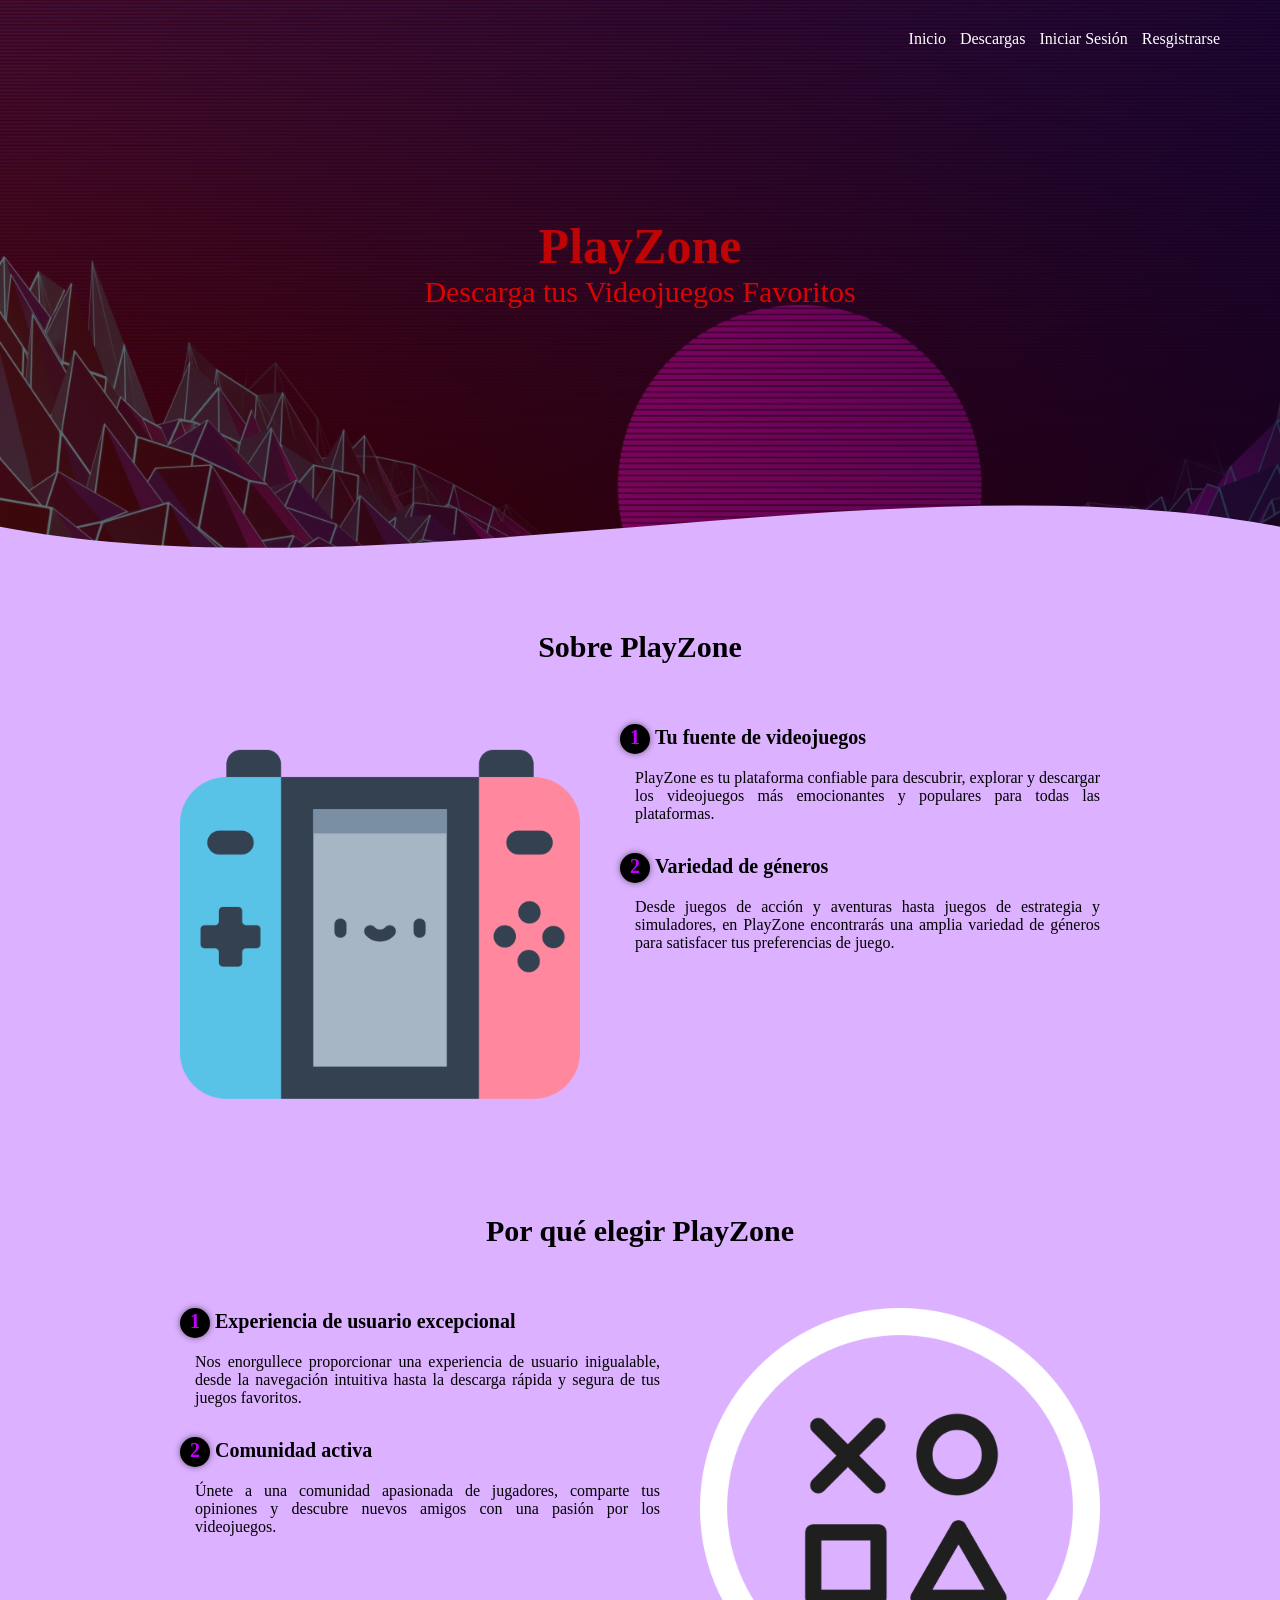
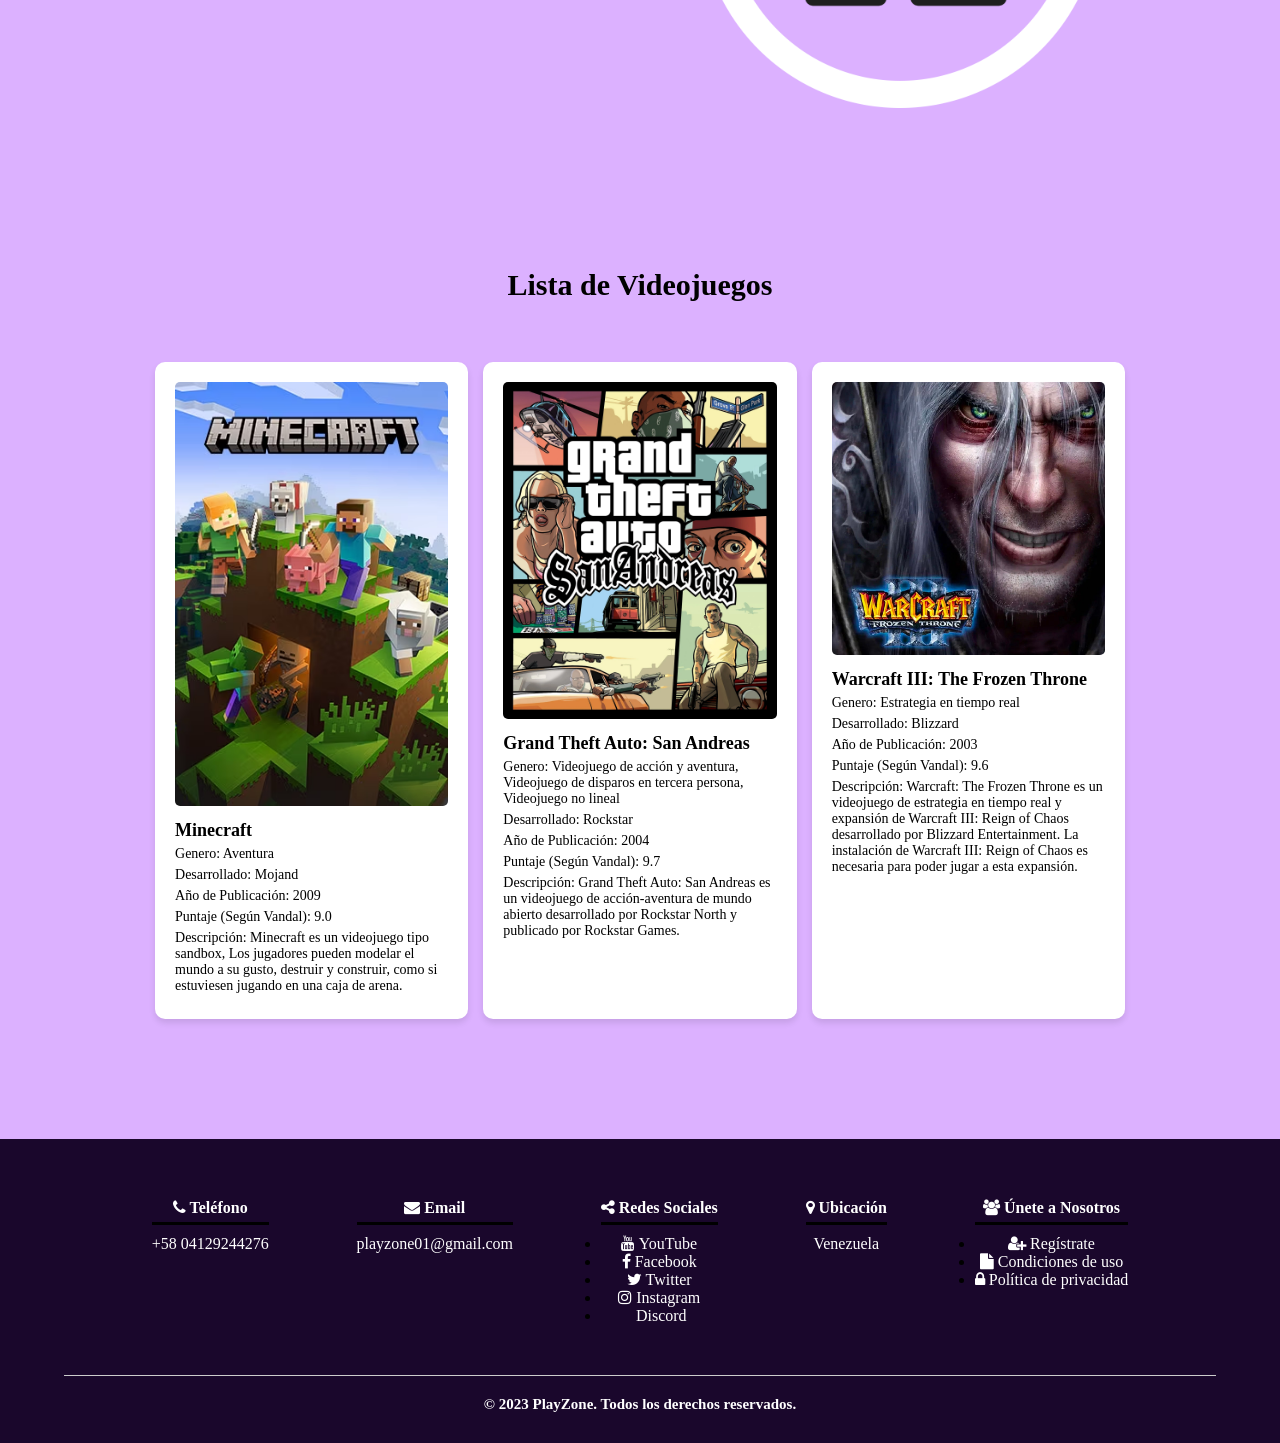
==== commit 07aa1f08: "Se crearon las paginas: condiciones_uso, politica_privacidad, Minecraft, GTA_San_Andreas. Se le agre" ====
--- a/index.html
+++ b/index.html
@@ -133,9 +133,9 @@
                 <div class="content-foo">
                     <h4><i class="fa fa-users"></i> Únete a Nosotros</h4>
                     <ul>
-                        <li><a href="#"><i class="fa fa-user-plus"></i> Regístrate</a></li>
-                        <li><a href="#"><i class="fa fa-file"></i> Condiciones de uso</a></li>
-                        <li><a href="#"><i class="fa fa-lock"></i> Política de privacidad</a></li>
+                        <li><a href="login/register.php"><i class="fa fa-user-plus"></i> Regístrate</a></li>
+                        <li><a href="condiciones_uso.php"><i class="fa fa-file"></i> Condiciones de uso</a></li>
+                        <li><a href="politica_privacidad.php"><i class="fa fa-lock"></i> Política de privacidad</a></li>
                     </ul>
                 </div>
             </div>            
